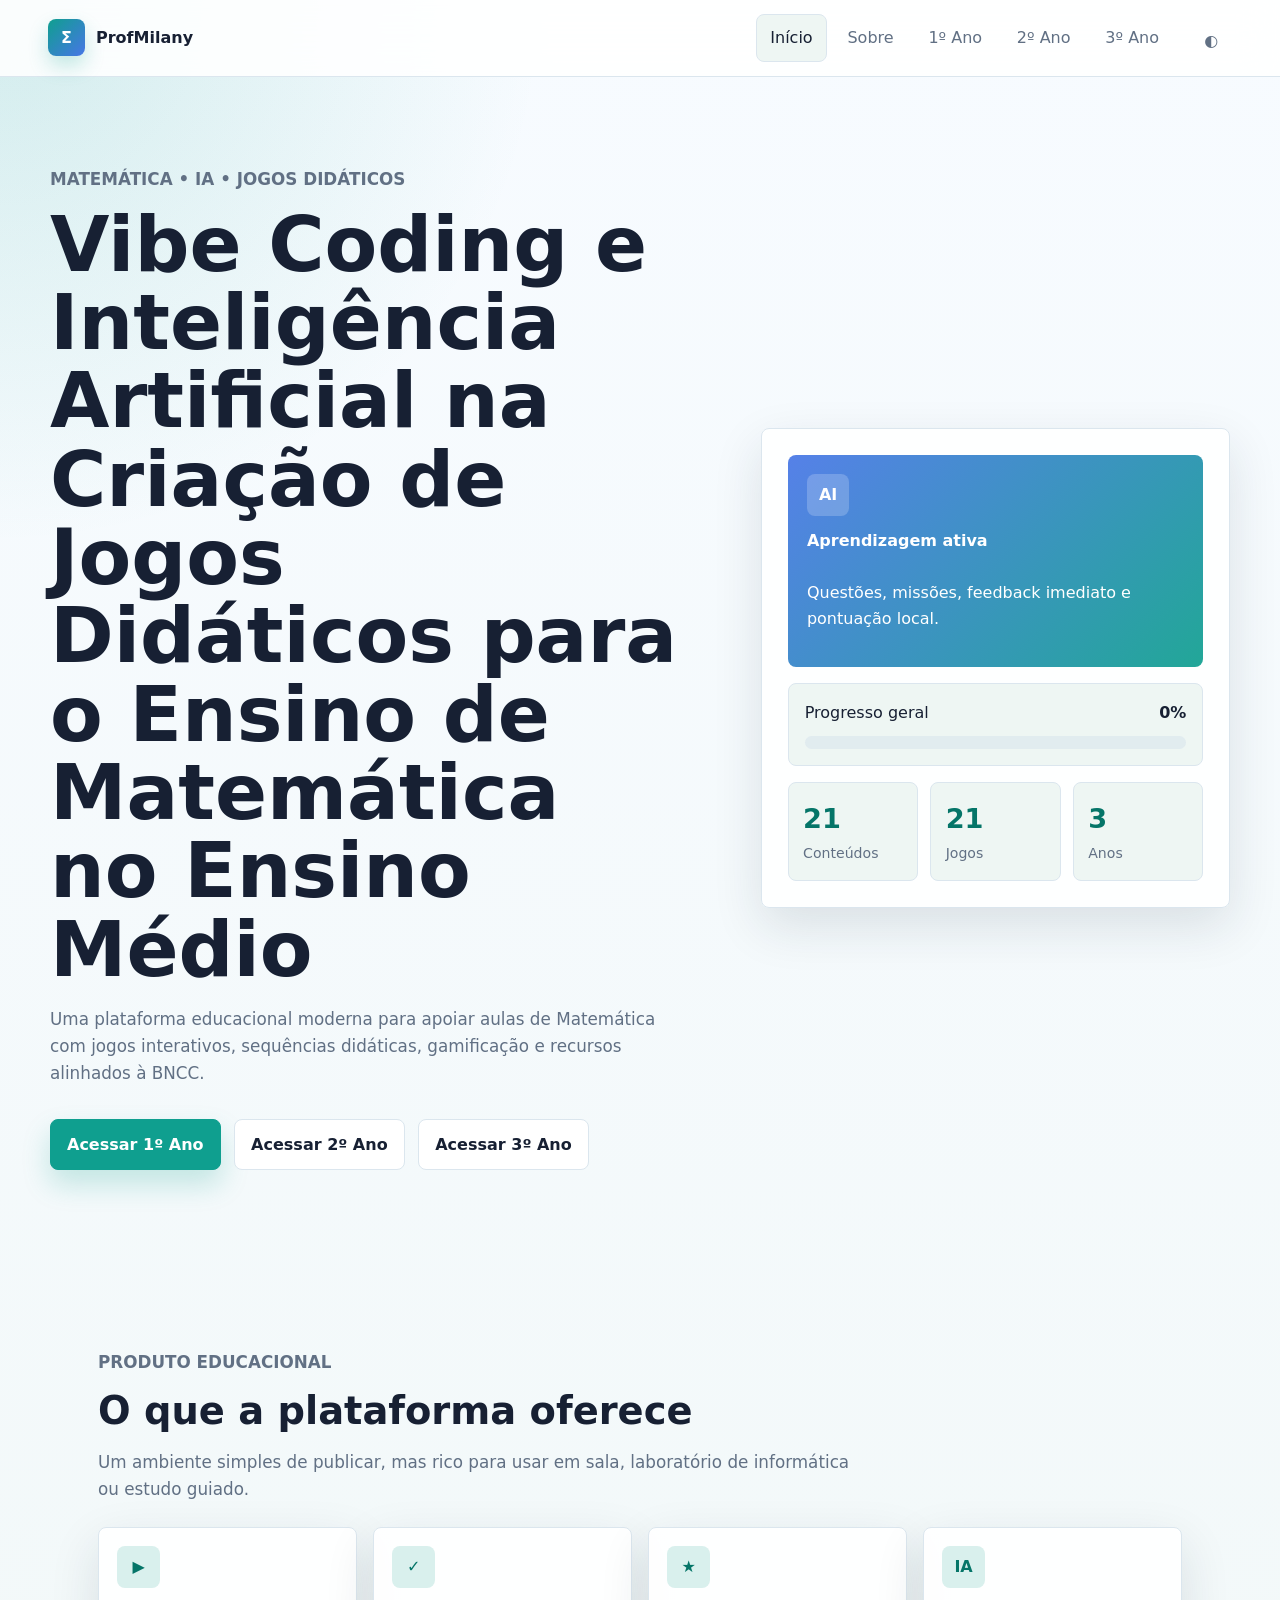
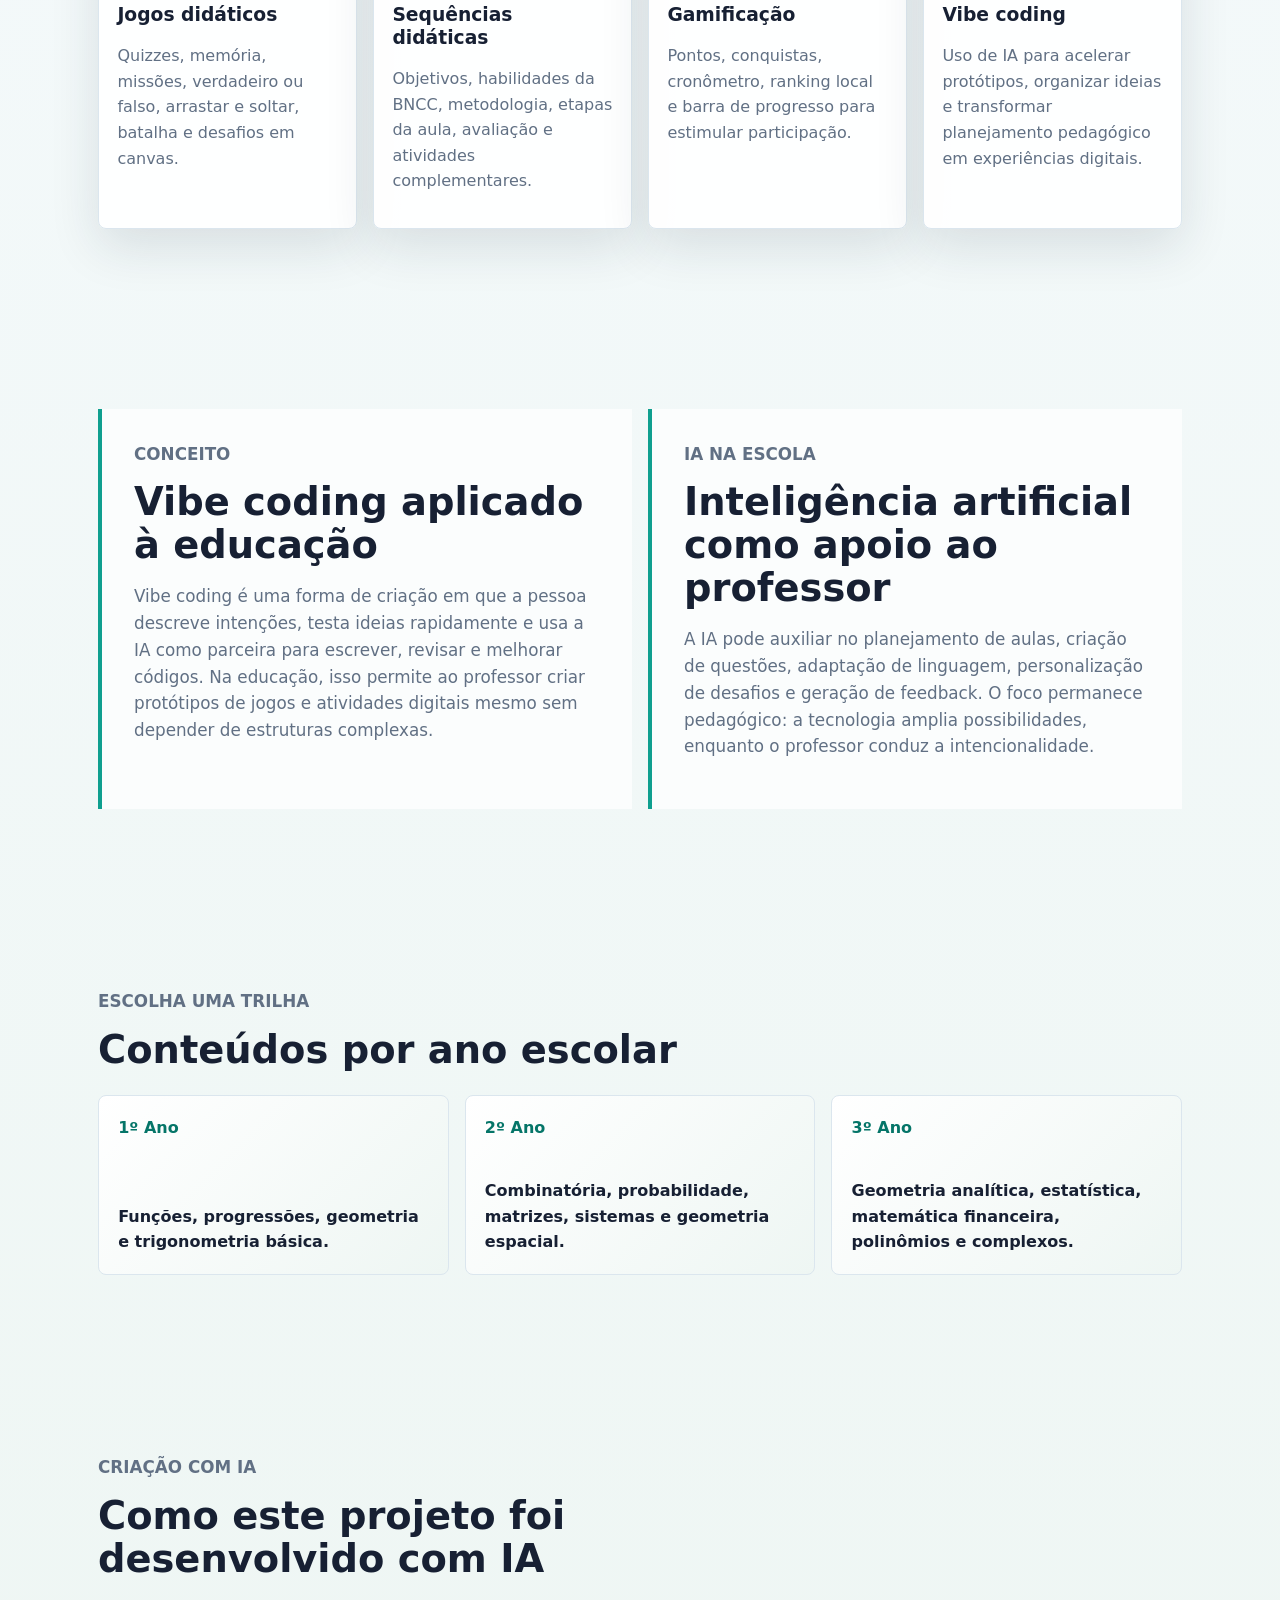
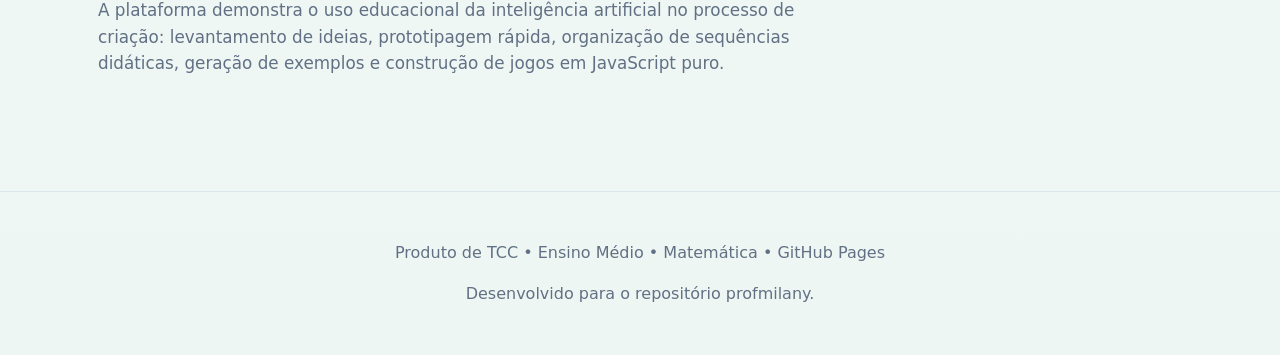
==== index.html @ d613a0d7 "Publicar plataforma educacional de matematica" ====
<!DOCTYPE html>
<html lang="pt-BR">
<head>
  <meta charset="UTF-8">
  <meta name="viewport" content="width=device-width, initial-scale=1.0">
  <meta name="description" content="Plataforma educacional gamificada sobre vibe coding, IA e jogos didáticos para Matemática no Ensino Médio.">
  <title>Vibe Coding e IA na Matemática</title>
  <link rel="icon" href="assets/favicon.svg" type="image/svg+xml">
  <link rel="stylesheet" href="css/styles.css">
</head>
<body data-page="home">
  <header class="site-header">
    <a class="brand" href="index.html" aria-label="Página inicial">
      <span class="brand-mark">Σ</span>
      <span>ProfMilany</span>
    </a>
    <button class="nav-toggle" type="button" aria-label="Abrir menu" aria-expanded="false">☰</button>
    <nav class="main-nav" aria-label="Navegação principal">
      <a href="index.html" aria-current="page">Início</a>
      <a href="pages/sobre.html">Sobre</a>
      <a href="pages/ano1.html">1º Ano</a>
      <a href="pages/ano2.html">2º Ano</a>
      <a href="pages/ano3.html">3º Ano</a>
    </nav>
    <button class="theme-toggle" type="button" aria-label="Alternar modo escuro">◐</button>
  </header>

  <main>
    <section class="hero section-band">
      <div class="hero-grid">
        <div class="hero-copy reveal">
          <p class="eyebrow">Matemática • IA • Jogos didáticos</p>
          <h1>Vibe Coding e Inteligência Artificial na Criação de Jogos Didáticos para o Ensino de Matemática no Ensino Médio</h1>
          <p>
            Uma plataforma educacional moderna para apoiar aulas de Matemática com jogos interativos, sequências didáticas,
            gamificação e recursos alinhados à BNCC.
          </p>
          <div class="hero-actions" aria-label="Acessar anos escolares">
            <a class="btn primary" href="pages/ano1.html">Acessar 1º Ano</a>
            <a class="btn secondary" href="pages/ano2.html">Acessar 2º Ano</a>
            <a class="btn secondary" href="pages/ano3.html">Acessar 3º Ano</a>
          </div>
        </div>
        <div class="hero-panel reveal" aria-label="Painel de progresso da plataforma">
          <div class="orbit-card">
            <span class="mini-icon">AI</span>
            <strong>Aprendizagem ativa</strong>
            <p>Questões, missões, feedback imediato e pontuação local.</p>
          </div>
          <div class="progress-widget">
            <div class="progress-header">
              <span>Progresso geral</span>
              <strong data-progress-label>0%</strong>
            </div>
            <div class="progress-track"><span data-progress-bar></span></div>
          </div>
          <div class="stats-grid">
            <div><strong>21</strong><span>Conteúdos</span></div>
            <div><strong>21</strong><span>Jogos</span></div>
            <div><strong>3</strong><span>Anos</span></div>
          </div>
        </div>
      </div>
    </section>

    <section class="content-section">
      <div class="section-heading reveal">
        <p class="eyebrow">Produto educacional</p>
        <h2>O que a plataforma oferece</h2>
        <p>Um ambiente simples de publicar, mas rico para usar em sala, laboratório de informática ou estudo guiado.</p>
      </div>
      <div class="feature-grid">
        <article class="feature-card reveal">
          <span class="feature-icon">▶</span>
          <h3>Jogos didáticos</h3>
          <p>Quizzes, memória, missões, verdadeiro ou falso, arrastar e soltar, batalha e desafios em canvas.</p>
        </article>
        <article class="feature-card reveal">
          <span class="feature-icon">✓</span>
          <h3>Sequências didáticas</h3>
          <p>Objetivos, habilidades da BNCC, metodologia, etapas da aula, avaliação e atividades complementares.</p>
        </article>
        <article class="feature-card reveal">
          <span class="feature-icon">★</span>
          <h3>Gamificação</h3>
          <p>Pontos, conquistas, cronômetro, ranking local e barra de progresso para estimular participação.</p>
        </article>
        <article class="feature-card reveal">
          <span class="feature-icon">IA</span>
          <h3>Vibe coding</h3>
          <p>Uso de IA para acelerar protótipos, organizar ideias e transformar planejamento pedagógico em experiências digitais.</p>
        </article>
      </div>
    </section>

    <section class="content-section split-section">
      <div class="text-block reveal">
        <p class="eyebrow">Conceito</p>
        <h2>Vibe coding aplicado à educação</h2>
        <p>
          Vibe coding é uma forma de criação em que a pessoa descreve intenções, testa ideias rapidamente e usa a IA como parceira
          para escrever, revisar e melhorar códigos. Na educação, isso permite ao professor criar protótipos de jogos e atividades
          digitais mesmo sem depender de estruturas complexas.
        </p>
      </div>
      <div class="text-block reveal">
        <p class="eyebrow">IA na escola</p>
        <h2>Inteligência artificial como apoio ao professor</h2>
        <p>
          A IA pode auxiliar no planejamento de aulas, criação de questões, adaptação de linguagem, personalização de desafios e
          geração de feedback. O foco permanece pedagógico: a tecnologia amplia possibilidades, enquanto o professor conduz a intencionalidade.
        </p>
      </div>
    </section>

    <section class="content-section">
      <div class="section-heading reveal">
        <p class="eyebrow">Escolha uma trilha</p>
        <h2>Conteúdos por ano escolar</h2>
      </div>
      <div class="year-grid">
        <a class="year-card reveal" href="pages/ano1.html">
          <span>1º Ano</span>
          <strong>Funções, progressões, geometria e trigonometria básica.</strong>
        </a>
        <a class="year-card reveal" href="pages/ano2.html">
          <span>2º Ano</span>
          <strong>Combinatória, probabilidade, matrizes, sistemas e geometria espacial.</strong>
        </a>
        <a class="year-card reveal" href="pages/ano3.html">
          <span>3º Ano</span>
          <strong>Geometria analítica, estatística, matemática financeira, polinômios e complexos.</strong>
        </a>
      </div>
    </section>

    <section class="content-section ai-section">
      <div class="section-heading reveal">
        <p class="eyebrow">Criação com IA</p>
        <h2>Como este projeto foi desenvolvido com IA</h2>
        <p>
          A plataforma demonstra o uso educacional da inteligência artificial no processo de criação: levantamento de ideias,
          prototipagem rápida, organização de sequências didáticas, geração de exemplos e construção de jogos em JavaScript puro.
        </p>
      </div>
    </section>
  </main>

  <footer class="site-footer">
    <p>Produto de TCC • Ensino Médio • Matemática • GitHub Pages</p>
    <p>Desenvolvido para o repositório profmilany.</p>
  </footer>

  <button class="back-to-top" type="button" aria-label="Voltar ao topo">↑</button>
  <script src="js/data.js" defer></script>
  <script src="games/game-engine.js" defer></script>
  <script src="js/app.js" defer></script>
</body>
</html>
---- css/styles.css ----
:root {
  color-scheme: light;
  --bg: #f7fbff;
  --surface: #ffffff;
  --surface-2: #eef6f3;
  --text: #172033;
  --muted: #617084;
  --primary: #0f9f8f;
  --primary-strong: #057568;
  --accent: #ffb547;
  --rose: #ef5b7d;
  --blue: #4776e6;
  --border: #dbe6ee;
  --shadow: 0 18px 50px rgba(22, 38, 58, 0.12);
  --radius: 8px;
  --header-height: 72px;
}

[data-theme="dark"] {
  color-scheme: dark;
  --bg: #0e1420;
  --surface: #161f2e;
  --surface-2: #1d2a3a;
  --text: #edf4ff;
  --muted: #a9b8ca;
  --primary: #44d7c7;
  --primary-strong: #15b2a0;
  --accent: #ffd166;
  --rose: #ff7a99;
  --blue: #7aa2ff;
  --border: #2c3b4f;
  --shadow: 0 18px 50px rgba(0, 0, 0, 0.32);
}

* {
  box-sizing: border-box;
}

html {
  scroll-behavior: smooth;
}

body {
  margin: 0;
  min-height: 100vh;
  background:
    radial-gradient(circle at top left, rgba(15, 159, 143, 0.16), transparent 34rem),
    linear-gradient(180deg, var(--bg), var(--surface-2));
  color: var(--text);
  font-family: Inter, ui-sans-serif, system-ui, -apple-system, BlinkMacSystemFont, "Segoe UI", sans-serif;
  line-height: 1.6;
}

button,
input {
  font: inherit;
}

a {
  color: inherit;
  text-decoration: none;
}

.site-header {
  position: sticky;
  top: 0;
  z-index: 50;
  min-height: var(--header-height);
  display: flex;
  align-items: center;
  gap: 1rem;
  padding: 0.85rem clamp(1rem, 4vw, 3rem);
  background: color-mix(in srgb, var(--surface) 88%, transparent);
  border-bottom: 1px solid var(--border);
  backdrop-filter: blur(18px);
}

.brand {
  display: inline-flex;
  align-items: center;
  gap: 0.7rem;
  font-weight: 800;
  letter-spacing: 0;
}

.brand-mark {
  display: grid;
  place-items: center;
  width: 2.3rem;
  height: 2.3rem;
  border-radius: var(--radius);
  background: linear-gradient(135deg, var(--primary), var(--blue));
  color: white;
  box-shadow: 0 10px 20px rgba(15, 159, 143, 0.24);
}

.main-nav {
  display: flex;
  align-items: center;
  justify-content: center;
  gap: 0.35rem;
  margin-left: auto;
}

.main-nav a,
.theme-toggle,
.nav-toggle {
  border: 1px solid transparent;
  border-radius: var(--radius);
  color: var(--muted);
  background: transparent;
  padding: 0.65rem 0.85rem;
  cursor: pointer;
  transition: 180ms ease;
}

.main-nav a:hover,
.main-nav a[aria-current="page"],
.theme-toggle:hover,
.nav-toggle:hover {
  color: var(--text);
  background: var(--surface-2);
  border-color: var(--border);
}

.nav-toggle {
  display: none;
  margin-left: auto;
}

.theme-toggle {
  width: 2.65rem;
  height: 2.65rem;
}

.section-band,
.content-section,
.page-hero {
  padding: clamp(3rem, 7vw, 6rem) clamp(1rem, 4vw, 3rem);
}

.hero {
  min-height: calc(100vh - var(--header-height));
  display: grid;
  align-items: center;
}

.hero-grid {
  width: min(1180px, 100%);
  margin: 0 auto;
  display: grid;
  grid-template-columns: minmax(0, 1.15fr) minmax(310px, 0.85fr);
  gap: clamp(2rem, 6vw, 5rem);
  align-items: center;
}

.hero-copy h1,
.page-hero h1 {
  margin: 0;
  max-width: 980px;
  font-size: clamp(2.3rem, 6vw, 5rem);
  line-height: 1.02;
  letter-spacing: 0;
}

.hero-copy p,
.page-hero p,
.section-heading p,
.text-block p {
  color: var(--muted);
  font-size: 1.05rem;
}

.eyebrow {
  margin: 0 0 0.8rem;
  color: var(--primary-strong);
  font-weight: 800;
  text-transform: uppercase;
  font-size: 0.78rem;
}

.hero-actions {
  display: flex;
  flex-wrap: wrap;
  gap: 0.85rem;
  margin-top: 2rem;
}

.btn {
  display: inline-flex;
  align-items: center;
  justify-content: center;
  min-height: 2.9rem;
  border-radius: var(--radius);
  border: 1px solid var(--border);
  padding: 0.75rem 1rem;
  font-weight: 800;
  cursor: pointer;
  transition: transform 180ms ease, box-shadow 180ms ease, background 180ms ease;
}

.btn:hover {
  transform: translateY(-2px);
}

.btn.primary {
  background: var(--primary);
  border-color: var(--primary);
  color: #ffffff;
  box-shadow: 0 14px 28px rgba(15, 159, 143, 0.22);
}

.btn.secondary {
  background: var(--surface);
  color: var(--text);
}

.btn.ghost {
  background: transparent;
}

.hero-panel,
.feature-card,
.topic-card,
.info-panel,
.game-modal,
.ranking-section {
  background: color-mix(in srgb, var(--surface) 94%, transparent);
  border: 1px solid var(--border);
  border-radius: var(--radius);
  box-shadow: var(--shadow);
}

.hero-panel {
  display: grid;
  gap: 1rem;
  padding: clamp(1rem, 3vw, 1.6rem);
}

.orbit-card {
  min-height: 210px;
  display: flex;
  flex-direction: column;
  justify-content: flex-end;
  gap: 0.7rem;
  padding: 1.2rem;
  border-radius: var(--radius);
  background:
    linear-gradient(135deg, rgba(71, 118, 230, 0.92), rgba(15, 159, 143, 0.92)),
    repeating-linear-gradient(45deg, transparent 0 18px, rgba(255, 255, 255, 0.12) 18px 20px);
  color: #fff;
}

.mini-icon,
.feature-icon {
  display: grid;
  place-items: center;
  width: 2.65rem;
  height: 2.65rem;
  border-radius: var(--radius);
  background: rgba(255, 255, 255, 0.2);
  color: inherit;
  font-weight: 900;
}

.progress-widget {
  padding: 1rem;
  background: var(--surface-2);
  border-radius: var(--radius);
  border: 1px solid var(--border);
}

.progress-widget.compact {
  width: min(560px, 100%);
  margin-top: 1.4rem;
}

.progress-header,
.game-meta {
  display: flex;
  align-items: center;
  justify-content: space-between;
  gap: 1rem;
  margin-bottom: 0.65rem;
}

.progress-track {
  height: 0.8rem;
  overflow: hidden;
  background: color-mix(in srgb, var(--border) 65%, transparent);
  border-radius: 999px;
}

.progress-track span {
  display: block;
  width: 0%;
  height: 100%;
  border-radius: inherit;
  background: linear-gradient(90deg, var(--primary), var(--accent));
  transition: width 350ms ease;
}

.stats-grid {
  display: grid;
  grid-template-columns: repeat(3, 1fr);
  gap: 0.75rem;
}

.stats-grid div {
  padding: 0.9rem;
  background: var(--surface-2);
  border: 1px solid var(--border);
  border-radius: var(--radius);
}

.stats-grid strong {
  display: block;
  font-size: 1.7rem;
  color: var(--primary-strong);
}

.stats-grid span {
  color: var(--muted);
  font-size: 0.88rem;
}

.content-section {
  width: min(1180px, 100%);
  margin: 0 auto;
}

.section-heading {
  max-width: 760px;
  margin-bottom: 1.5rem;
}

.section-heading h2,
.text-block h2,
.info-panel h2 {
  margin: 0;
  font-size: clamp(1.7rem, 3vw, 2.4rem);
  line-height: 1.12;
}

.feature-grid,
.topic-grid,
.article-layout,
.year-grid {
  display: grid;
  grid-template-columns: repeat(4, minmax(0, 1fr));
  gap: 1rem;
}

.feature-card,
.topic-card,
.info-panel {
  padding: 1.15rem;
}

.feature-card .feature-icon {
  background: color-mix(in srgb, var(--primary) 16%, var(--surface));
  color: var(--primary-strong);
}

.feature-card h3,
.topic-card h3 {
  margin: 1rem 0 0.5rem;
  line-height: 1.22;
}

.feature-card p,
.topic-card p,
.info-panel p,
.sequence-list,
.ranking-list {
  color: var(--muted);
}

.split-section {
  display: grid;
  grid-template-columns: repeat(2, minmax(0, 1fr));
  gap: 1rem;
}

.text-block {
  padding: 2rem;
  border-left: 4px solid var(--primary);
  background: color-mix(in srgb, var(--surface) 72%, transparent);
}

.year-grid {
  grid-template-columns: repeat(3, minmax(0, 1fr));
}

.year-card {
  min-height: 180px;
  display: flex;
  flex-direction: column;
  justify-content: space-between;
  padding: 1.2rem;
  border: 1px solid var(--border);
  border-radius: var(--radius);
  background: linear-gradient(135deg, var(--surface), var(--surface-2));
  transition: 180ms ease;
}

.year-card:hover {
  transform: translateY(-4px);
  border-color: var(--primary);
}

.year-card span {
  color: var(--primary-strong);
  font-weight: 900;
}

.page-hero {
  width: min(1180px, 100%);
  margin: 0 auto;
  padding-bottom: 2rem;
}

.article-layout {
  grid-template-columns: repeat(2, minmax(0, 1fr));
  padding-top: 1rem;
}

.info-panel.wide {
  grid-column: 1 / -1;
}

.topic-grid {
  grid-template-columns: repeat(3, minmax(0, 1fr));
}

.topic-card {
  display: flex;
  flex-direction: column;
  min-height: 520px;
}

.topic-topline {
  display: flex;
  align-items: center;
  justify-content: space-between;
  gap: 1rem;
}

.badge {
  display: inline-flex;
  align-items: center;
  min-height: 1.8rem;
  padding: 0.25rem 0.55rem;
  border-radius: 999px;
  background: color-mix(in srgb, var(--accent) 22%, var(--surface));
  color: var(--text);
  font-size: 0.78rem;
  font-weight: 800;
}

.sequence-list {
  margin: 0.8rem 0 1rem;
  padding-left: 1.1rem;
}

.sequence-list li {
  margin: 0.35rem 0;
}

.topic-actions {
  display: flex;
  flex-wrap: wrap;
  gap: 0.6rem;
  margin-top: auto;
}

.achievement-list {
  display: flex;
  flex-wrap: wrap;
  gap: 0.4rem;
  margin: 0.7rem 0 1rem;
}

.achievement-pill {
  padding: 0.28rem 0.55rem;
  border-radius: 999px;
  background: var(--surface-2);
  border: 1px solid var(--border);
  color: var(--muted);
  font-size: 0.78rem;
}

.achievement-pill.unlocked {
  background: color-mix(in srgb, var(--primary) 18%, var(--surface));
  color: var(--primary-strong);
  border-color: color-mix(in srgb, var(--primary) 48%, var(--border));
}

.ranking-section {
  padding-top: 2rem;
  padding-bottom: 2rem;
  margin-top: 1rem;
}

.ranking-list {
  display: grid;
  gap: 0.65rem;
  padding-left: 1.5rem;
}

.ranking-list li {
  padding: 0.7rem 0.9rem;
  background: var(--surface-2);
  border: 1px solid var(--border);
  border-radius: var(--radius);
}

.game-backdrop {
  position: fixed;
  inset: 0;
  z-index: 100;
  display: grid;
  place-items: center;
  padding: 1rem;
  background: rgba(6, 10, 18, 0.68);
}

.game-modal {
  width: min(860px, 100%);
  max-height: min(92vh, 820px);
  overflow: auto;
  padding: clamp(1rem, 3vw, 1.4rem);
}

.game-header {
  display: flex;
  align-items: flex-start;
  justify-content: space-between;
  gap: 1rem;
  margin-bottom: 1rem;
}

.game-header h2 {
  margin: 0;
  line-height: 1.15;
}

.icon-button {
  display: grid;
  place-items: center;
  flex: 0 0 auto;
  width: 2.5rem;
  height: 2.5rem;
  border: 1px solid var(--border);
  border-radius: var(--radius);
  background: var(--surface-2);
  color: var(--text);
  cursor: pointer;
}

.game-question {
  padding: 1rem;
  border-radius: var(--radius);
  background: var(--surface-2);
  border: 1px solid var(--border);
  font-weight: 800;
}

.option-grid {
  display: grid;
  grid-template-columns: repeat(2, minmax(0, 1fr));
  gap: 0.75rem;
  margin: 1rem 0;
}

.option-button,
.drag-item,
.drop-zone,
.memory-card {
  border: 1px solid var(--border);
  border-radius: var(--radius);
  background: var(--surface);
  color: var(--text);
  min-height: 3rem;
  padding: 0.8rem;
  cursor: pointer;
  transition: 160ms ease;
}

.option-button:hover,
.drag-item:hover,
.memory-card:hover {
  transform: translateY(-2px);
  border-color: var(--primary);
}

.option-button.correct,
.drop-zone.correct,
.memory-card.matched {
  border-color: var(--primary);
  background: color-mix(in srgb, var(--primary) 18%, var(--surface));
}

.option-button.incorrect {
  border-color: var(--rose);
  background: color-mix(in srgb, var(--rose) 16%, var(--surface));
}

.game-feedback {
  min-height: 2rem;
  font-weight: 800;
}

.drag-layout {
  display: grid;
  grid-template-columns: 0.9fr 1.1fr;
  gap: 1rem;
  margin-top: 1rem;
}

.drag-pool,
.drop-list,
.memory-grid {
  display: grid;
  gap: 0.75rem;
}

.drop-zone {
  cursor: default;
  background: var(--surface-2);
}

.drop-zone.over {
  outline: 3px solid color-mix(in srgb, var(--primary) 36%, transparent);
}

.memory-grid {
  grid-template-columns: repeat(4, minmax(0, 1fr));
  margin: 1rem 0;
}

.memory-card {
  min-height: 82px;
  display: grid;
  place-items: center;
  text-align: center;
  font-weight: 800;
}

.mission-list {
  display: grid;
  gap: 0.8rem;
  margin: 1rem 0;
}

.mission-item {
  padding: 1rem;
  border: 1px solid var(--border);
  border-radius: var(--radius);
  background: var(--surface-2);
}

.canvas-game {
  width: 100%;
  aspect-ratio: 16 / 9;
  border: 1px solid var(--border);
  border-radius: var(--radius);
  background: linear-gradient(180deg, #dff8ff, #f9fbff);
}

.sound-row {
  display: flex;
  align-items: center;
  gap: 0.55rem;
  color: var(--muted);
}

.site-footer {
  padding: 2rem clamp(1rem, 4vw, 3rem);
  text-align: center;
  color: var(--muted);
  border-top: 1px solid var(--border);
}

.back-to-top {
  position: fixed;
  right: 1rem;
  bottom: 1rem;
  z-index: 40;
  display: none;
  width: 2.8rem;
  height: 2.8rem;
  border: 1px solid var(--border);
  border-radius: var(--radius);
  background: var(--primary);
  color: #fff;
  cursor: pointer;
  box-shadow: var(--shadow);
}

.back-to-top.visible {
  display: grid;
  place-items: center;
}

.reveal {
  opacity: 0;
  transform: translateY(16px);
  transition: opacity 520ms ease, transform 520ms ease;
}

.reveal.is-visible {
  opacity: 1;
  transform: translateY(0);
}

@media (max-width: 980px) {
  .hero-grid,
  .split-section,
  .article-layout {
    grid-template-columns: 1fr;
  }

  .feature-grid,
  .topic-grid {
    grid-template-columns: repeat(2, minmax(0, 1fr));
  }

  .year-grid {
    grid-template-columns: 1fr;
  }
}

@media (max-width: 760px) {
  .site-header {
    flex-wrap: wrap;
  }

  .nav-toggle {
    display: inline-grid;
    place-items: center;
  }

  .main-nav {
    display: none;
    order: 4;
    width: 100%;
    margin-left: 0;
    flex-direction: column;
    align-items: stretch;
  }

  .main-nav.open {
    display: flex;
  }

  .main-nav a {
    width: 100%;
  }

  .hero {
    min-height: auto;
  }

  .feature-grid,
  .topic-grid,
  .option-grid,
  .drag-layout {
    grid-template-columns: 1fr;
  }

  .topic-card {
    min-height: auto;
  }

  .memory-grid {
    grid-template-columns: repeat(2, minmax(0, 1fr));
  }

  .hero-actions,
  .topic-actions {
    flex-direction: column;
  }

  .btn {
    width: 100%;
  }
}

@media (prefers-reduced-motion: reduce) {
  *,
  *::before,
  *::after {
    scroll-behavior: auto !important;
    transition: none !important;
    animation: none !important;
  }
}
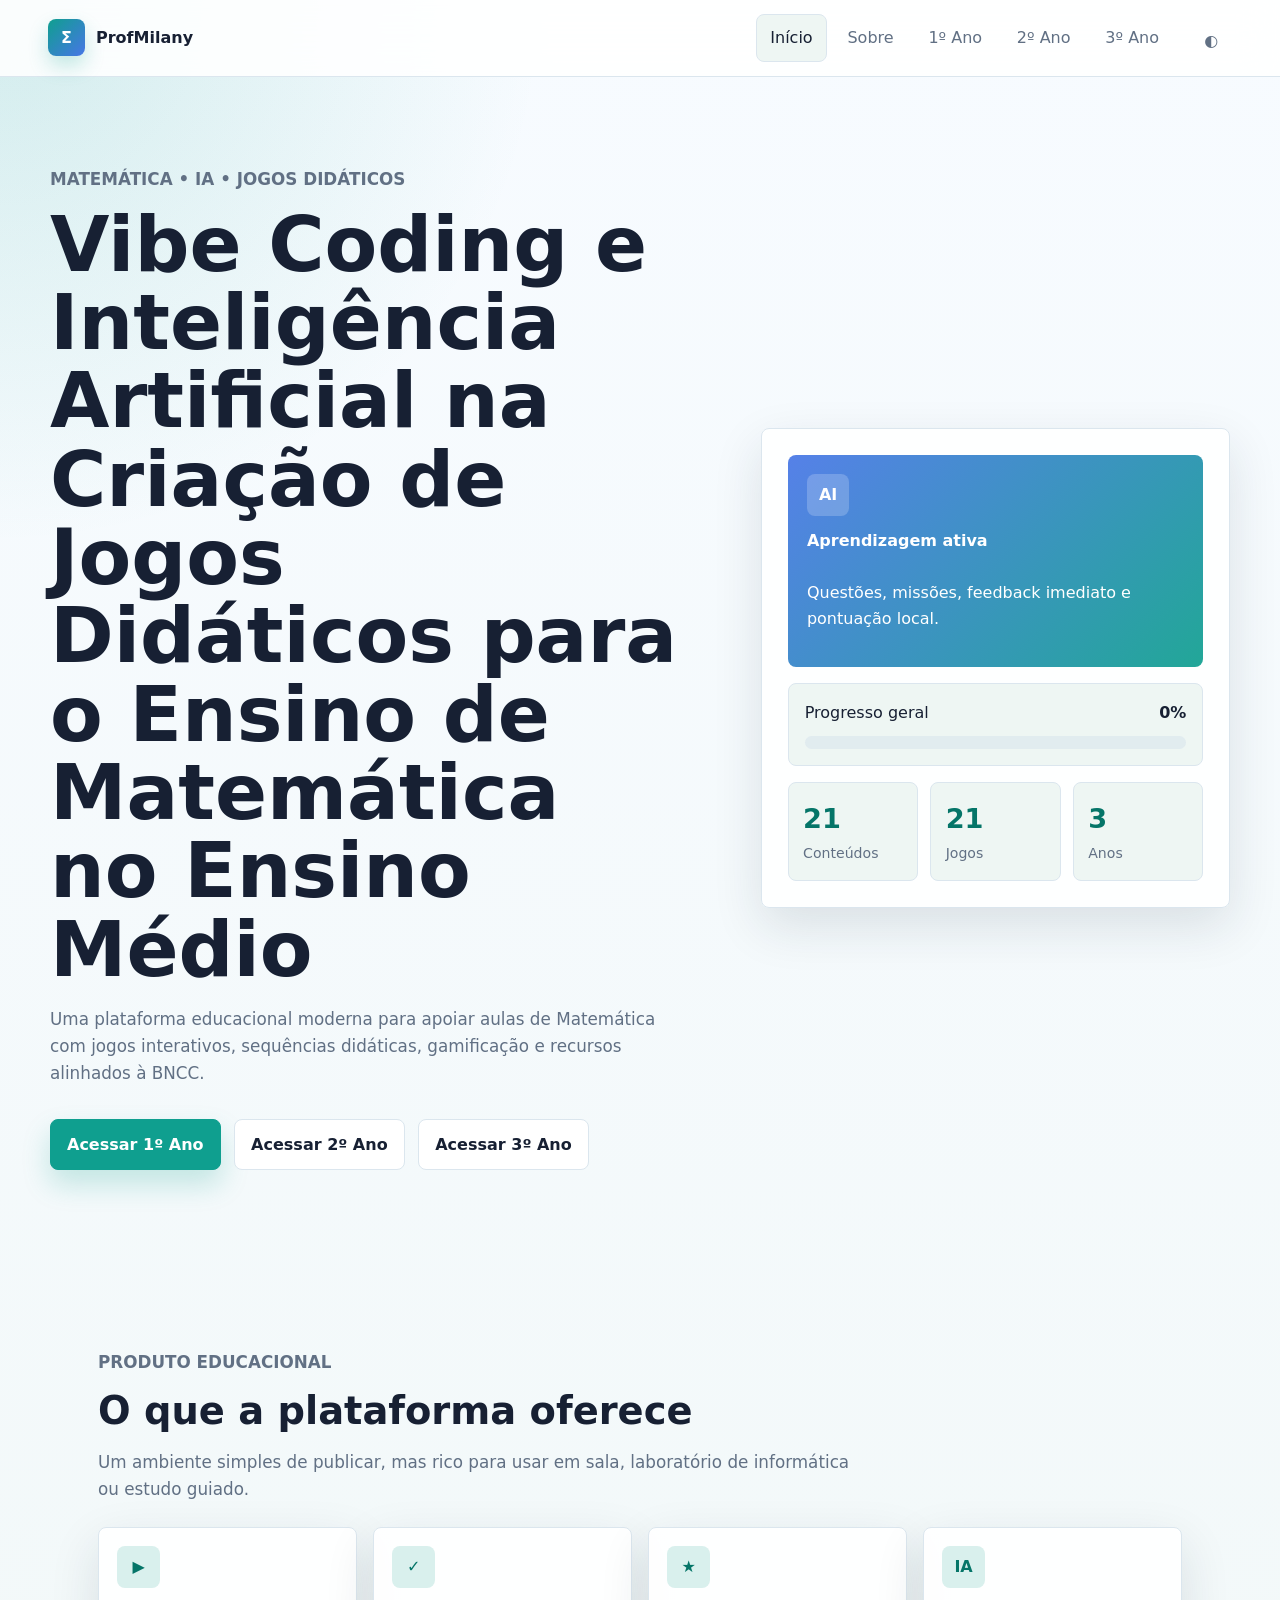
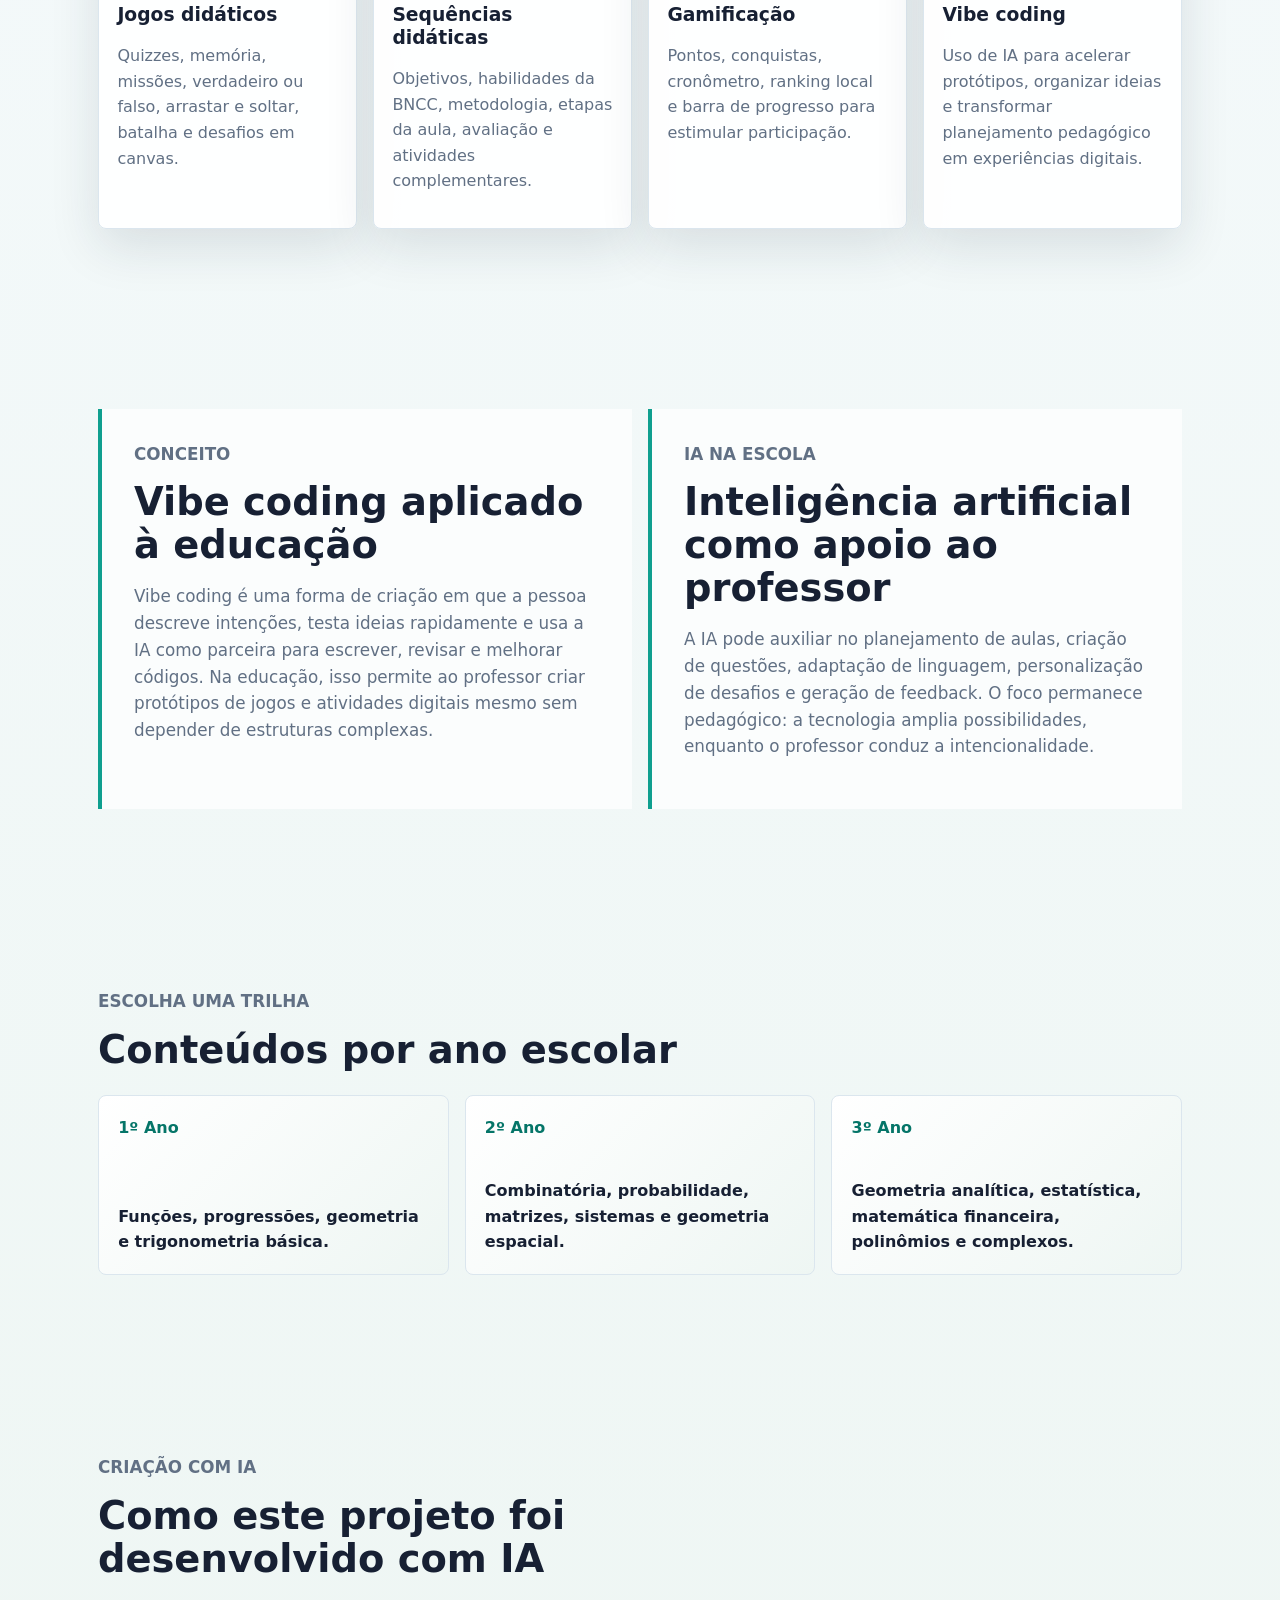
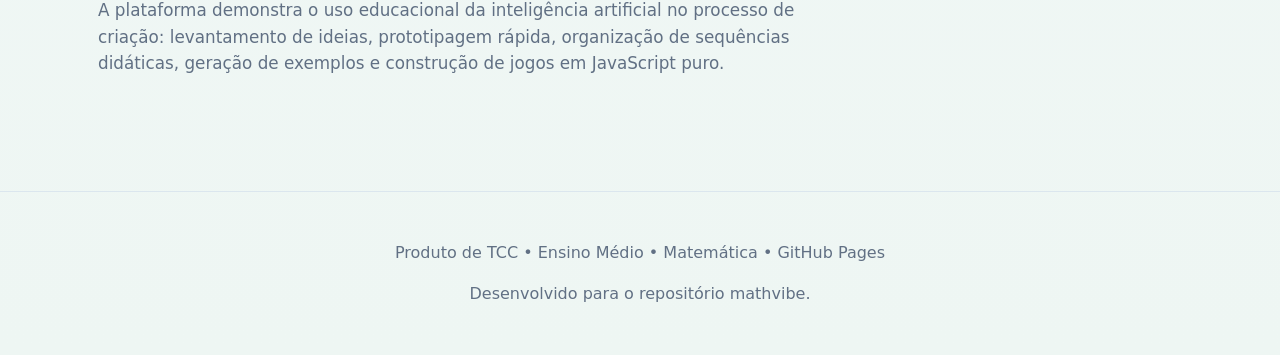
==== commit 7acdcf08: "Atualizar referencias para mathvibe" ====
--- a/index.html
+++ b/index.html
@@ -148,7 +148,7 @@
 
   <footer class="site-footer">
     <p>Produto de TCC • Ensino Médio • Matemática • GitHub Pages</p>
-    <p>Desenvolvido para o repositório profmilany.</p>
+    <p>Desenvolvido para o repositório mathvibe.</p>
   </footer>
 
   <button class="back-to-top" type="button" aria-label="Voltar ao topo">↑</button>
